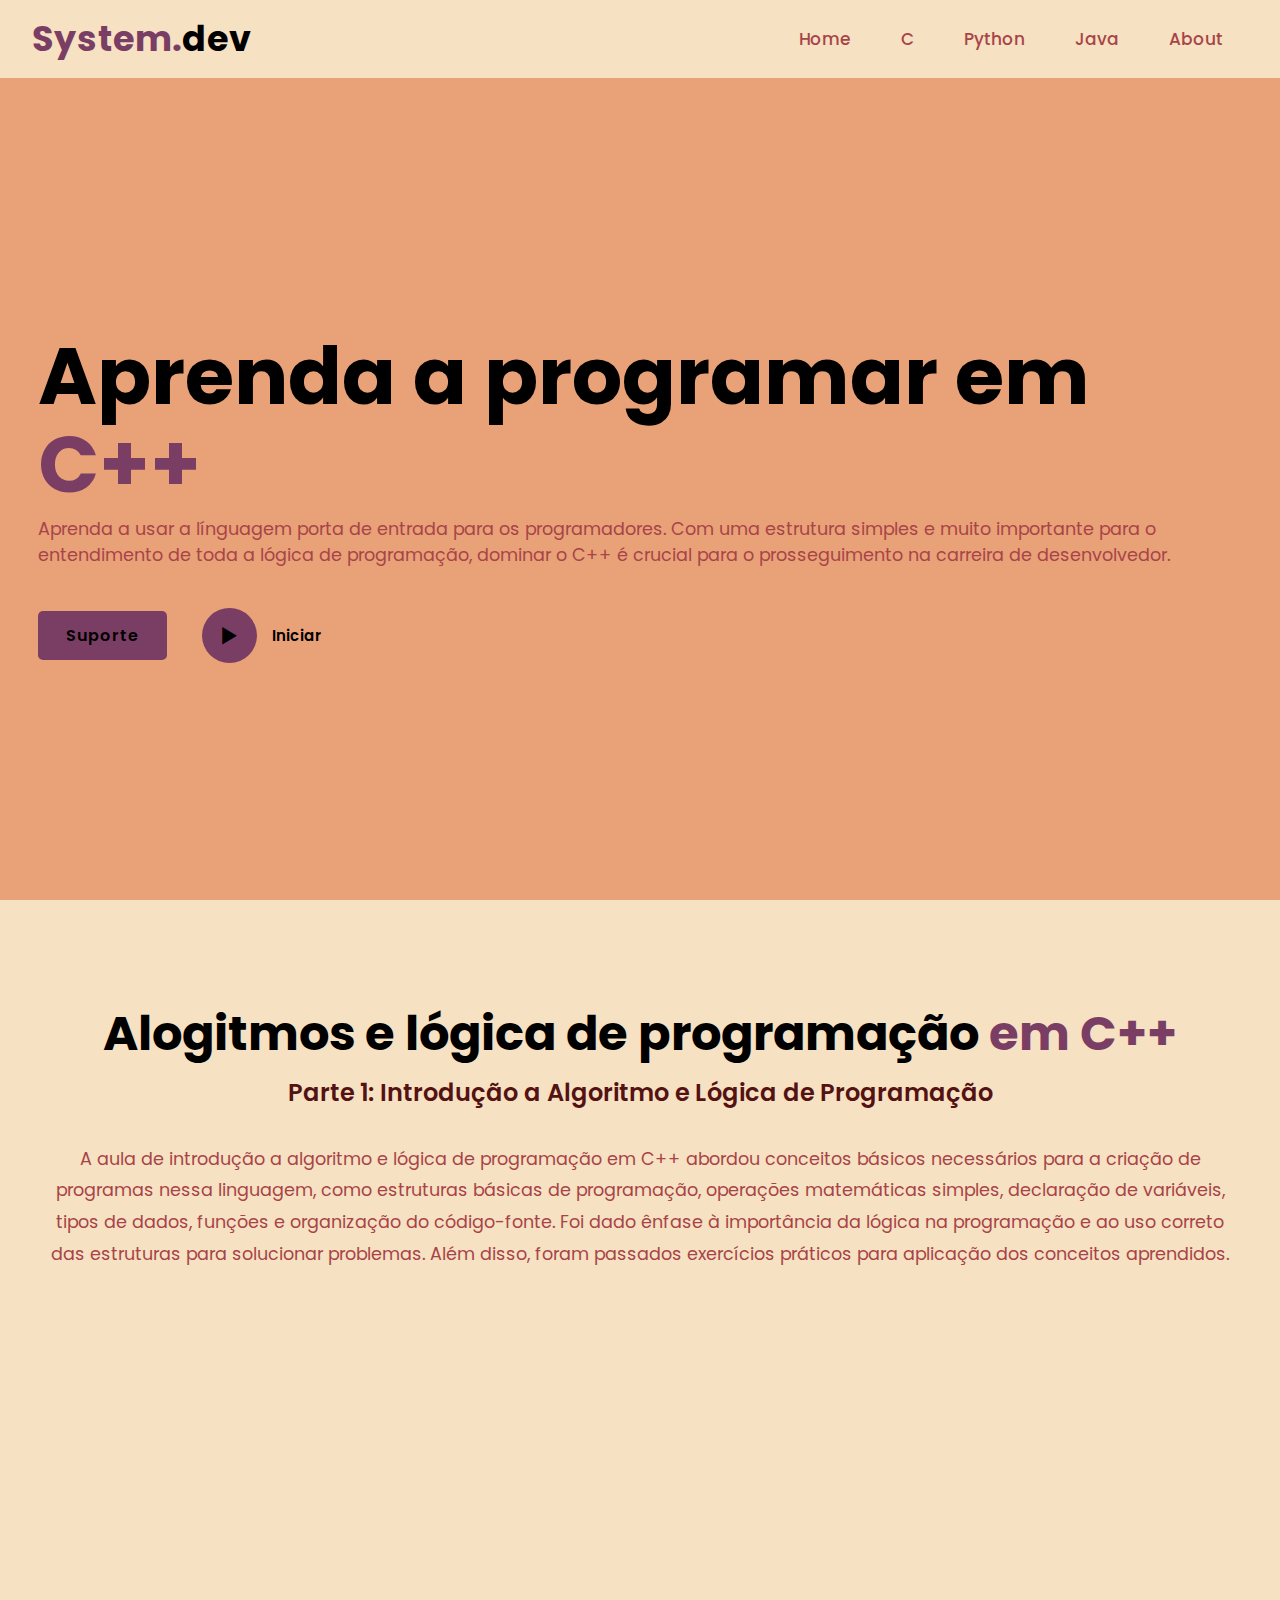
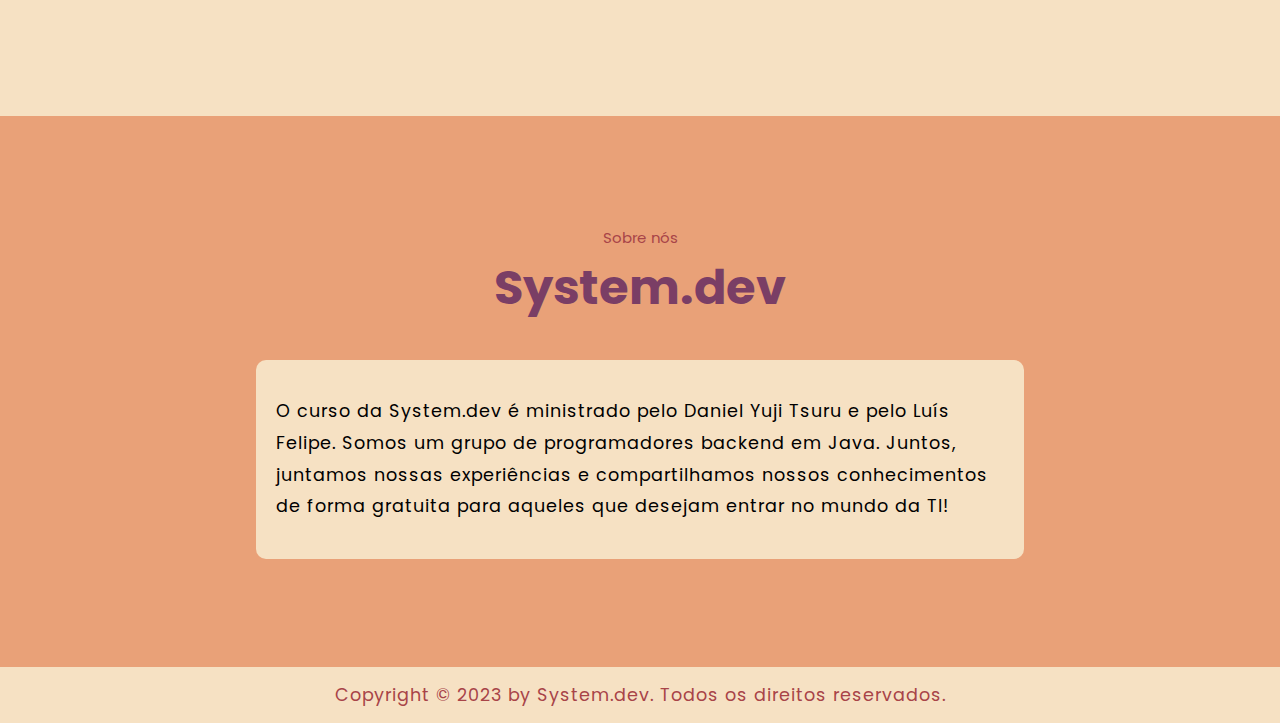
==== c.html @ 6acf7ac8 "Add files via upload" ====
<!DOCTYPE html>
<html lang="pt-br">

<head>
    <meta charset="UTF-8">
    <meta http-equiv="X-UA-Compatible" content="IE=edge">
    <meta name="viewport" content="width=device-width, initial-scale=1.0">
    <title>System.dev</title>
    <link rel="stylesheet" type="text/css" href="css/style.css">
    <link rel="stylesheet" href="https://unpkg.com/boxicons@latest/css/boxicons.min.css">
    <link rel="preconnect" href="https://fonts.googleapis.com">
    <link rel="preconnect" href="https://fonts.gstatic.com" crossorigin>
    <link href="https://fonts.googleapis.com/css2?family=Poppins:wght@300;400;500;600;700;800;900&display=swap"
        rel="stylesheet">
    <link rel="shortcut icon" href="favicon/favicon.ico" type="image/x-icon">
</head>

<body>

    <!--header design-->
    <header style="background-color: #F6E1C3">
        <a  href="#" class="logo"><span>System.</span>dev</a>

        <ul class="navlist">
            <li><a href="index.html">Home</a></li>
            <li><a href="#C">C</a></li>
            <li><a href="python.html">Python</a></li>
            <li><a href="java.html">Java</a></li>
            <li><a href="#about">About</a></li>
        </ul>

        <div class="bx bx-menu" id="menu-icon"></div>
    </header>

    <!--home section design-->
    <section class="home" id="home" style="background-color: #E9A178;">
        <div class="home-text">
            <div class="slide">
                <!-- <span class="one">Olá!</span> -->
                <span class="two"></span>
            </div>
            <h1>Aprenda a programar em <span>C++</span></h1>
            <!-- <h3>Curso gratuito de <span> C++</span></h3> -->
            <p>Aprenda a usar a línguagem porta de entrada para os programadores. Com uma estrutura simples e muito importante para o entendimento de toda a lógica de programação, dominar o C++ é crucial para o prosseguimento na carreira de desenvolvedor.</p>
            <div class="button">
                <a href="https://discord.gg/9UD873xsKy" target="_blank" class="btn">Suporte</a>
                <a href="#C" class="btn2"><span><i class="bx bx-play"></i></span>Iniciar</a>
            </div>
        </div>
    </section>



    

    <!-- C++ -->

    <!--C Parte 1-->
    <section class="about" id="C">
        <div class="about-text">
            <h2>Alogitmos e lógica de programação<span> em C++</span></h2>
            <h4 style="color: #541212;">Parte 1: Introdução a Algoritmo e Lógica de Programação</h4>
            <p>A aula de introdução a algoritmo e lógica de programação em C++ abordou conceitos básicos necessários para a criação de programas nessa linguagem, como estruturas básicas de programação, operações matemáticas simples, declaração de variáveis, tipos de dados, funções e organização do código-fonte. Foi dado ênfase à importância da lógica na programação e ao uso correto das estruturas para solucionar problemas. Além disso, foram passados exercícios práticos para aplicação dos conceitos aprendidos.</p>
            <iframe class="institucional__video" width="560" height="315" src="https://www.youtube.com/embed/Cliekzki6S8" title="YouTube video player" frameborder="0" allow="accelerometer; autoplay; clipboard-write; encrypted-media; gyroscope; picture-in-picture; web-share" allowfullscreen></iframe>
        </div>
    </section>

    <!-- C parte 2 -->
    <!-- <section class="services">
        <div class="about-text">
            <h2>Alogitmos e lógica de programação<span> em C++</span></h2>
            <h4 style="color: #541212;">Parte 2: Variáveis</h4>
            <p>As variáveis em C são elementos fundamentais para a criação de programas nesta linguagem, pois são utilizadas para armazenar dados e informações. São definidas com um tipo, que determina o tamanho em bytes na memória e o conjunto de valores que a variável pode assumir. Além disso, é necessário declarar a variável antes de utilizá-la, especificando o seu tipo e o seu nome. As variáveis podem ser inicializadas com um valor ou receber um valor posteriormente, através de atribuição. Em resumo, as variáveis em C são essenciais para o funcionamento de programas, permitindo a manipulação de dados e informações de forma organizada e eficiente.</p>
            <iframe class="institucional__video" width="560" height="315" src="https://www.youtube.com/embed/qTaTajoO0jM" title="YouTube video player" frameborder="0" allow="accelerometer; autoplay; clipboard-write; encrypted-media; gyroscope; picture-in-picture; web-share" allowfullscreen></iframe>
        </div>
    </section> -->

    <!--C Parte 3-->
    <!-- <section class="about" id="C">
        <div class="about-text">
            <h2>Alogitmos e lógica de programação<span> em C++</span></h2>
            <h4 style="color: #541212;">Parte 3: Media</h4>
            <p>A aula de introdução a algoritmo e lógica de programação em C++ abordou conceitos básicos necessários para a criação de programas nessa linguagem, como estruturas básicas de programação, operações matemáticas simples, declaração de variáveis, tipos de dados, funções e organização do código-fonte. Foi dado ênfase à importância da lógica na programação e ao uso correto das estruturas para solucionar problemas. Além disso, foram passados exercícios práticos para aplicação dos conceitos aprendidos.</p>
            <iframe class="institucional__video" width="560" height="315" src="https://www.youtube.com/embed/qTaTajoO0jM" title="YouTube video player" frameborder="0" allow="accelerometer; autoplay; clipboard-write; encrypted-media; gyroscope; picture-in-picture; web-share" allowfullscreen></iframe>
        </div>
    </section> -->

    <!-- C parte 4 -->
    <!-- <section class="services">
        <div class="about-text">
            <h2>Alogitmos e lógica de programação<span> em C++</span></h2>
            <h4 style="color: #541212;">Parte 4: Fluxograma</h4>
            <p>As variáveis em C são elementos fundamentais para a criação de programas nesta linguagem, pois são utilizadas para armazenar dados e informações. São definidas com um tipo, que determina o tamanho em bytes na memória e o conjunto de valores que a variável pode assumir. Além disso, é necessário declarar a variável antes de utilizá-la, especificando o seu tipo e o seu nome. As variáveis podem ser inicializadas com um valor ou receber um valor posteriormente, através de atribuição. Em resumo, as variáveis em C são essenciais para o funcionamento de programas, permitindo a manipulação de dados e informações de forma organizada e eficiente.</p>
            <iframe class="institucional__video" width="560" height="315" src="https://www.youtube.com/embed/qTaTajoO0jM" title="YouTube video player" frameborder="0" allow="accelerometer; autoplay; clipboard-write; encrypted-media; gyroscope; picture-in-picture; web-share" allowfullscreen></iframe>
        </div>
    </section> -->





    

    

    <!--experience section design-->
    <section class="experience" id="about">
        <div class="main-text">
            <p>Sobre nós</p>
            <span><h2>System.</span>dev</h2>
        </div>

        <div class="timeline">
            <div class="container">
                
                <div class="text-box">
                    <!-- <h5>Grupo 04 - Cangaço</h5>
                    <small>13/03 - <span>2023</span></small> -->
                    <p>O curso da System.dev é ministrado pelo Daniel Yuji Tsuru e pelo Luís Felipe. Somos um grupo de programadores backend em Java. Juntos, juntamos nossas experiências e compartilhamos nossos conhecimentos de forma gratuita para aqueles que desejam entrar no mundo da TI!</p>
                </div>
            </div>


    </section>

    <!--end section design-->
    <section class="end">
        <div class="last-text">
            <p>Copyright &#169; 2023 by System.dev. Todos os direitos reservados.</p>
        </div>
    </section>

    <div id="top">
        <a href="#home"><i class="bx bx-up-arrow-alt "></i></a>
    </div>
    
    <!--custom js link-->
    <script type="text/javascript" src="js/script.js"></script>
</body>

</html>
---- css/style.css ----
*{
    padding: 0;
    margin: 0;
    box-sizing: border-box;
    font-family: 'Poppins', sans-serif;
    text-decoration: none;
    list-style: none;
    scroll-behavior: smooth;
}

:root{
    --bg-color:  #F6E1C3;
    --second-bg-color: #E9A178;
    --text-color: #000;
    --second-color: #A84448;
    --main-color: #7A3E65;
    --big-font: 5rem;
    --h2-font: 3rem;
    --p-font: 1.1rem;
    --p-small-font: 0.9rem;
}



body::-webkit-scrollbar {
	width: 12px;
}

body::-webkit-scrollbar-thumb {
	border-radius: 10px;
	background-color: var(--main-color);
}

body{
    background: var(--bg-color);
    color: var(--text-color);
}

header{
    position: fixed;
    width: 100%;
    top: 0;
    right: 0;
    z-index: 1000;
    display: flex;
    align-items: center;
    justify-content: space-between;
    background: transparent;
    padding: 22px 15%;
    border-bottom: 1px solid transparent;
    transition: all .45s ease; 
}

.logo{
    color: var(--text-color);
    font-size: 35px;
    font-weight: 700;
    letter-spacing: 1px;
}

span{
    color: var(--main-color);
}

.navlist{
    display: flex;
}

.navlist a{
    color: var(--second-color);
    font-size: 17px;
    font-weight: 500;
    margin: 0 25px;
    transition: all .45s ease;
}

.navlist a:hover{
    color: var(--main-color);
}

.navlist a.active{
    color: var(--main-color);
}

#menu-icon{
    font-size: 35px;
    color: var(--text-color);
    z-index: 10001;
    cursor: pointer;
    margin-left: 25px;
    display: none;
}

section{
    padding: 160px 15% 120px;
}

.home{
    position: relative;
    height: 100vh;
    width: 100%;
    background-image: url(../img/background.jpg);
    background-size: cover;
    background-position: center;
    display: flex;
    align-items: center;
    justify-content: flex-start;
}

.slide{
    margin-bottom: 20px;
}

.one{
    display: inline-block;
    margin-right: 15px;
    height: 32px;
    padding: 0 15px;
    line-height: 32px;
    font-size: 20px;
    font-weight: 500;
    border-radius: 5px;
    background: var(--main-color);
    color: var(--text-color);
}

.two{
    display: inline-block;
    color: var(--second-color);
    font-size: 20px;
    font-weight: 500;
}

.home-text h1{
    font-size: var(--big-font);
    font-weight: 700;
    color: var(--text-color);
    line-height: 1.1;
    margin: 0 0 8px;
}

.home-text h3{
    color: var(--text-color);
    margin: 0 0 35px;
    font-size: 3rem;
    font-weight: 700;
    line-height: 1.3;
}

.home-text p{
    color: var(--second-color);
    font-size: var(--p-font);
    margin-bottom: 40px;
}

.button{
    display: inline-flex;
    align-items: center;
    justify-content: center;
}

.btn{
    display: inline-block;
    padding: 12px 28px;
    background-color: var(--main-color);
    border-radius: 5px;
    color: var(--text-color);
    font-size: 1rem;
    letter-spacing: 1px;
    font-weight: 600;
    transition: all .45s ease;
}

.btn:hover{
    transform: scale(0.9);
}

.btn2{
    display: inline-flex;
    align-items: center;
    justify-content: center;
    font-size: 15px;
    font-weight: 600;
    color: var(--text-color);
    margin-left: 35px;
}

.btn2 span i{
    height: 55px;
    width: 55px;
    background: var(--main-color);
    color: var(--text-color);
    display: flex;
    align-items: center;
    justify-content: center;
    font-size: 35px;
    border-radius: 50%;
    margin-right: 15px;
    transition: all .45s ease;
}

.btn2 span i:hover{
    transform: scale(0.9);
}

.socials{
    display: flex;
    align-items: center;
    justify-content: left;
}

.btn-socials{
    display: inline-flex;
    align-items: center;
    justify-content: center;
    font-size: 15px;
    font-weight: 600;
    color: var(--text-color);
    margin-right: 15px;
}

.btn-socials:nth-child(3){
    margin-right: 0px;
}

.btn-socials span i{
    height: 55px;
    width: 55px;
    background: var(--main-color);
    color: var(--text-color);
    display: flex;
    align-items: center;
    justify-content: center;
    font-size: 35px;
    border-radius: 50%;
    transition: all .45s ease;
}

.btn-socials span i:hover{
    transform: scale(0.9);
}

header.sticky{
    background: var(--bg-color);
    border-bottom: 1px solid #ffffff1a;
    padding: 12px 15%;
    height: 10vh;
}

.about{
    
    
    align-items: center;
    gap: 1.5rem;
}

.about-img img{
    max-width: 430px;
    height: 630px;
    width: 100%;
    border-radius: 10px;
    box-shadow: var(--main-color) 0px 2px 5px -1px, rgba(0, 0, 0, 0.3) 0px 1px 3px -1px;
}

.about-text h2 {
    font-size: var(--h2-font);
    line-height: 1;
    align-items: center;
}

.about-text h4 {
    font-size: 24px;
    font-weight: 600;
    color: var(--text-color);
    line-height: 1.7;
    margin: 15px 0 30px;
    align-items: center;
}

.about-text p {
    font-size: var(--p-font);
    color: var(--second-color);
    line-height: 1.8;
    margin-bottom: 4rem;
    align-items: center;
}

.services{
    background: var(--second-bg-color);
}

.main-text{
    text-align: center;
}

.main-text p{
    color: var(--second-color);
    font-size: 15px;
    margin-bottom: 15px;
}

.main-text h2{
    font-size: var(--h2-font);
    line-height: 1;
}

.services-content{
    display: grid;
    grid-template-columns: repeat(auto-fit, minmax(300px, auto));
    align-items: center;
    gap: 2.5rem;
    margin-top: 5rem;
}

.box{
    display: flex;
    flex-direction: column;
    align-items: center;
    justify-content: center;
    min-width: 300px;
    max-height: 300px;
    min-height: 200px;
    text-align: center;
    background: var(--bg-color);
    padding: 35px 45px;
    border-radius: 8px;
    transition: all .45s ease;
}

.s-icons i{
    font-size: 36px;
}

.box h3{
    font-size: 22px;
    font-weight: 600;
    color: var(--text-color);
}

.box:hover{
    transform: translateY(-8px);
}

.portfolio-content{
    display: grid;
    grid-template-columns: repeat(auto-fit, minmax(300px, auto));
    align-items: center;
    gap: 2.5rem;
    margin-top: 5rem;
}

.row{
    position: relative;
    overflow: hidden;
    border-radius: 10px;
    cursor: pointer;
}

.row img{
    max-width: 350px;
    min-width: 100%;
    min-height: 375px;
    max-height: 375px;
    border-radius: 10px;
    display: block;
    transition: transform 0.5s;
}

.layer{
    width: 100%;
    height: 0%;
    background: linear-gradient(rgba(0, 0, 0, 0.9), var(--main-color));
    position: absolute;
    border-radius: 10px;
    left: 0;
    bottom: 0;
    overflow: hidden;
    display: flex;
    align-items: center;
    justify-content: center;
    flex-direction: column;
    text-align: center;
    padding: 0 40px;
    transition: height 0.5s;
}

.layer h5{
    font-size: 20px;
    font-weight: 600;
    margin-bottom: 15px;
}

.layer p{
    color: var(--second-color);
    font-size: var(--p-small-font);
    line-height: 1.8;
}

.layer i{
    color: var(--main-color);
    margin-top: 20px;
    font-size: 20px;
    background: var(--text-color);
    width: 60px;
    height: 60px;
    display: flex;
    align-items: center;
    justify-content: center;
    border-radius: 50%;
}

.row:hover img{
    transform: scale(1.1);
}

.row .layer{
    height: 100%;
}

.end{
    letter-spacing: 1px;
    text-align: center;
    padding: 20px 15%;
    display: flex;
    align-items: center;
    justify-content: center;
    flex-direction: column;
    gap: 2rem;
    background-color: var(--bg-color);
}

.last-text p{
    color: var(--second-color);
    font-size: var(--p-font)
}

#top{
    position: fixed;
    bottom: 0;
    padding: auto;
    margin: 5rem;
}

#top.hide-top{
    display: none;
}

#top.show-top{
    display: block;
}

#top i{
    padding: 10px;
    border-radius: 8px;
    font-size: 28px;
    color: var(--text-color);
    background: var(--main-color);
}

.experience{
    background-color: var(--second-bg-color);
}

.timeline{
    display: flex;
    flex-direction: column;
    align-items: center;
}

.container{
    display: flex;
    justify-content: space-between;
    align-items: center;
    margin: 3rem 0;
}

.container:nth-child(2){
    display: flex;
    align-items: center;
    justify-content: space-between;
    flex-direction: row-reverse;
}

.container img{
    background-color: var(--second-color);
    width: 120px;
    height: 120px;
    border-radius: 50%;
    top: 32px;
    margin: 2rem;
}

.text-box{
    padding: 20px 20px;
    background: var(--bg-color);
    border-radius: 10px;
    color: var(--text-color);
    width: 60vw;
}

.text-box h5{
    font-size: 20px;
    font-weight: 600;
    margin-bottom: 15px;
}

.text-box small{
    font-size: 14px;
    font-weight: 800;
}

.text-box p{
    letter-spacing: 1px;
    line-height: 1.8;
    font-size: var(--p-font);
    margin: 1rem 0;
}

@media (max-width: 1480px){
    header{
        padding: 12px 2.5%;
        transition: .1s;
    }

    header.sticky{
        padding: 10px 2.5%;
        transition: .1s;
    }

    section{
        padding: 110px 3% 60px;
    }
    .end{
        padding: 15px 3%;
    }
}

@media (max-width: 1100px){
    :root{
        --big-font: 4rem;
        --h2-font: 2rem;
        --p-font: 0.9rem;
        transition: .1s;
    }

    .home-text h3{
        font-size: 1.6rem;
    }

    .home{
        height: 87vh;
    }

    .about-text h4{
        font-size: var(--p-small-font)
    }
}



    .about{
        grid-template-columns: 1fr;   
    }

    .about-img{
        display: none;
    }

    .about-text{
        text-align: center;
    }


@media (max-width: 800px){

    #menu-icon{
        display: block;
    }

    .navlist{
        position: absolute;
        top: -1000px;
        right: 0;
        left: 0;
        height: 90vh;
        display: flex;
        flex-direction: column;
        background: var(--bg-color);
        text-align: center;
        justify-content: center;
        transition: all .45s ease;
    }

    .navlist a{
        display: block;
        margin: 17px;
        font-size: 20px;
        transition: all .45s ease;
        color: var(--text-color);
    }

    .navlist a:hover{
        color: var(--main-color);
    }

    .navlist.open{
        top: 100%
    }

    .home{
        position: relative;
        height: 87vh;
        width: 100%;
        background-image: url(../img/background.jpg);
        background-size: cover;
        background-position: center;
        display: flex;
        align-items: center;
        justify-content: center;
        text-align: center;
    }

    .btn{
        font-size: 0.7rem;
    }

    .socials{
        display: flex;
        align-items: center;
        justify-content: space-around;
        padding: 0;
        margin:0;
    }

    .text-box{
        width: 100%;
    }

    .container img{
        display: none;
    }

    .home{
        height: 100vh;
    }

    #top{
        position: fixed;
        bottom: 0;
        padding: auto;
        margin: 0 0 5em 1rem;
    }
}




.institucional__video {
    width: 100vw;
}

@media screen and (min-width: 768px) {
    .institucional__contato-email {
        display: inline-block;
    }

    .institucional__video {
        width: 100%;
        align-items: center;
        
    }
}

@media screen and (min-width: 1024px) {
    .institucional__conteudo {
        width: 100%;

        display: flex;
        justify-content: space-between;

        text-align: center;
    }

    .institucional__video {
        align-self: flex-end;
        
        width: 700px;
    }

    .institucional__contato-email {
        display: block;
    }
}
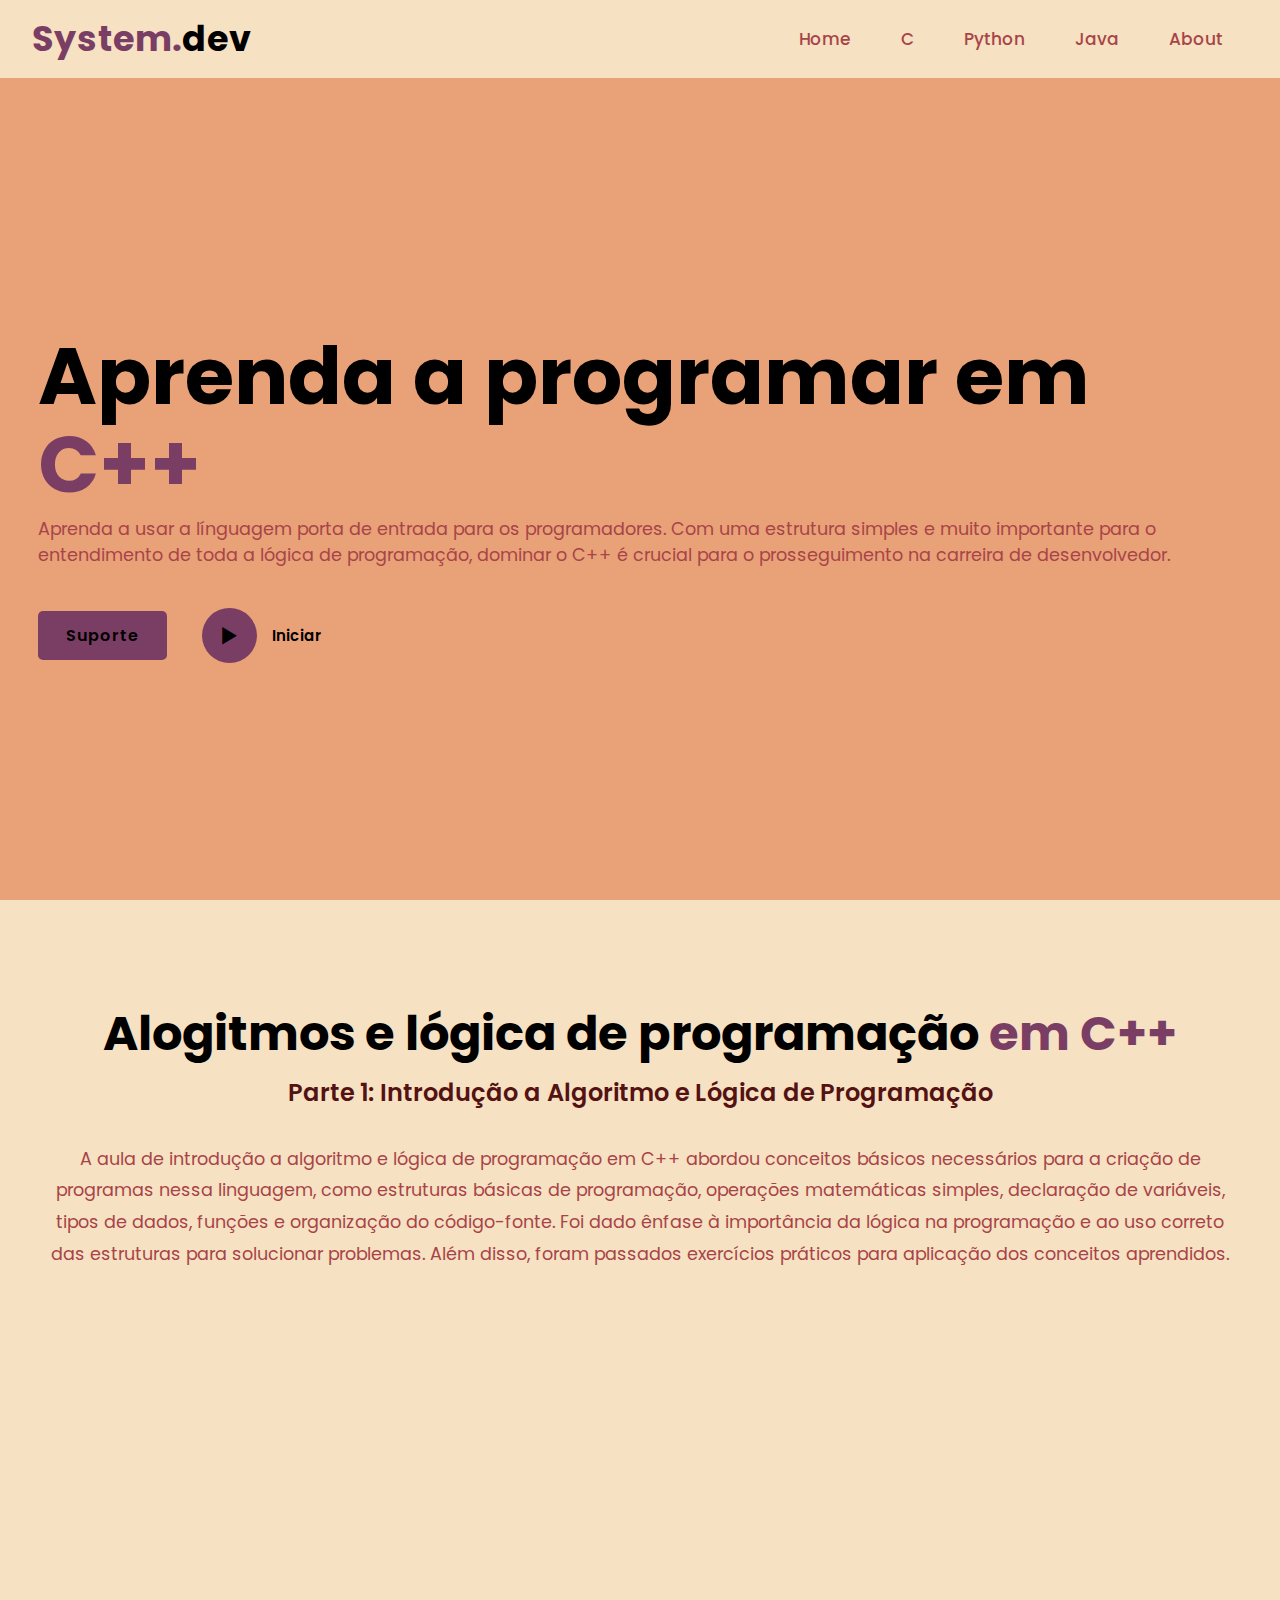
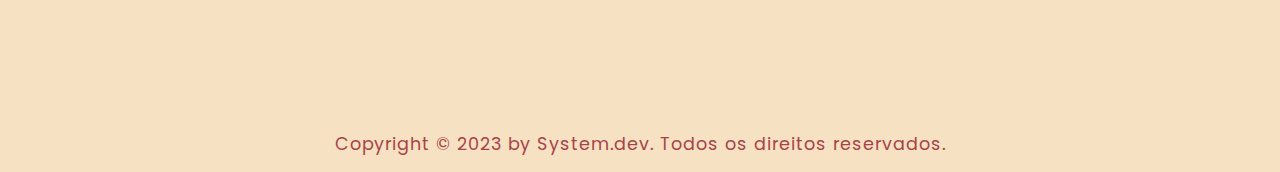
==== commit 07121b82: "Update c.html" ====
--- a/c.html
+++ b/c.html
@@ -103,25 +103,7 @@
 
     
 
-    <!--experience section design-->
-    <section class="experience" id="about">
-        <div class="main-text">
-            <p>Sobre nós</p>
-            <span><h2>System.</span>dev</h2>
-        </div>
-
-        <div class="timeline">
-            <div class="container">
-                
-                <div class="text-box">
-                    <!-- <h5>Grupo 04 - Cangaço</h5>
-                    <small>13/03 - <span>2023</span></small> -->
-                    <p>O curso da System.dev é ministrado pelo Daniel Yuji Tsuru e pelo Luís Felipe. Somos um grupo de programadores backend em Java. Juntos, juntamos nossas experiências e compartilhamos nossos conhecimentos de forma gratuita para aqueles que desejam entrar no mundo da TI!</p>
-                </div>
-            </div>
-
-
-    </section>
+    
 
     <!--end section design-->
     <section class="end">
@@ -138,4 +120,4 @@
     <script type="text/javascript" src="js/script.js"></script>
 </body>
 
-</html>+</html>
--- a/css/style.css
+++ b/css/style.css
@@ -656,7 +656,7 @@
 
 
 .institucional__video {
-    width: 100vw;
+    width: 90vw;
 }
 
 @media screen and (min-width: 768px) {
@@ -690,4 +690,4 @@
     .institucional__contato-email {
         display: block;
     }
-}+}
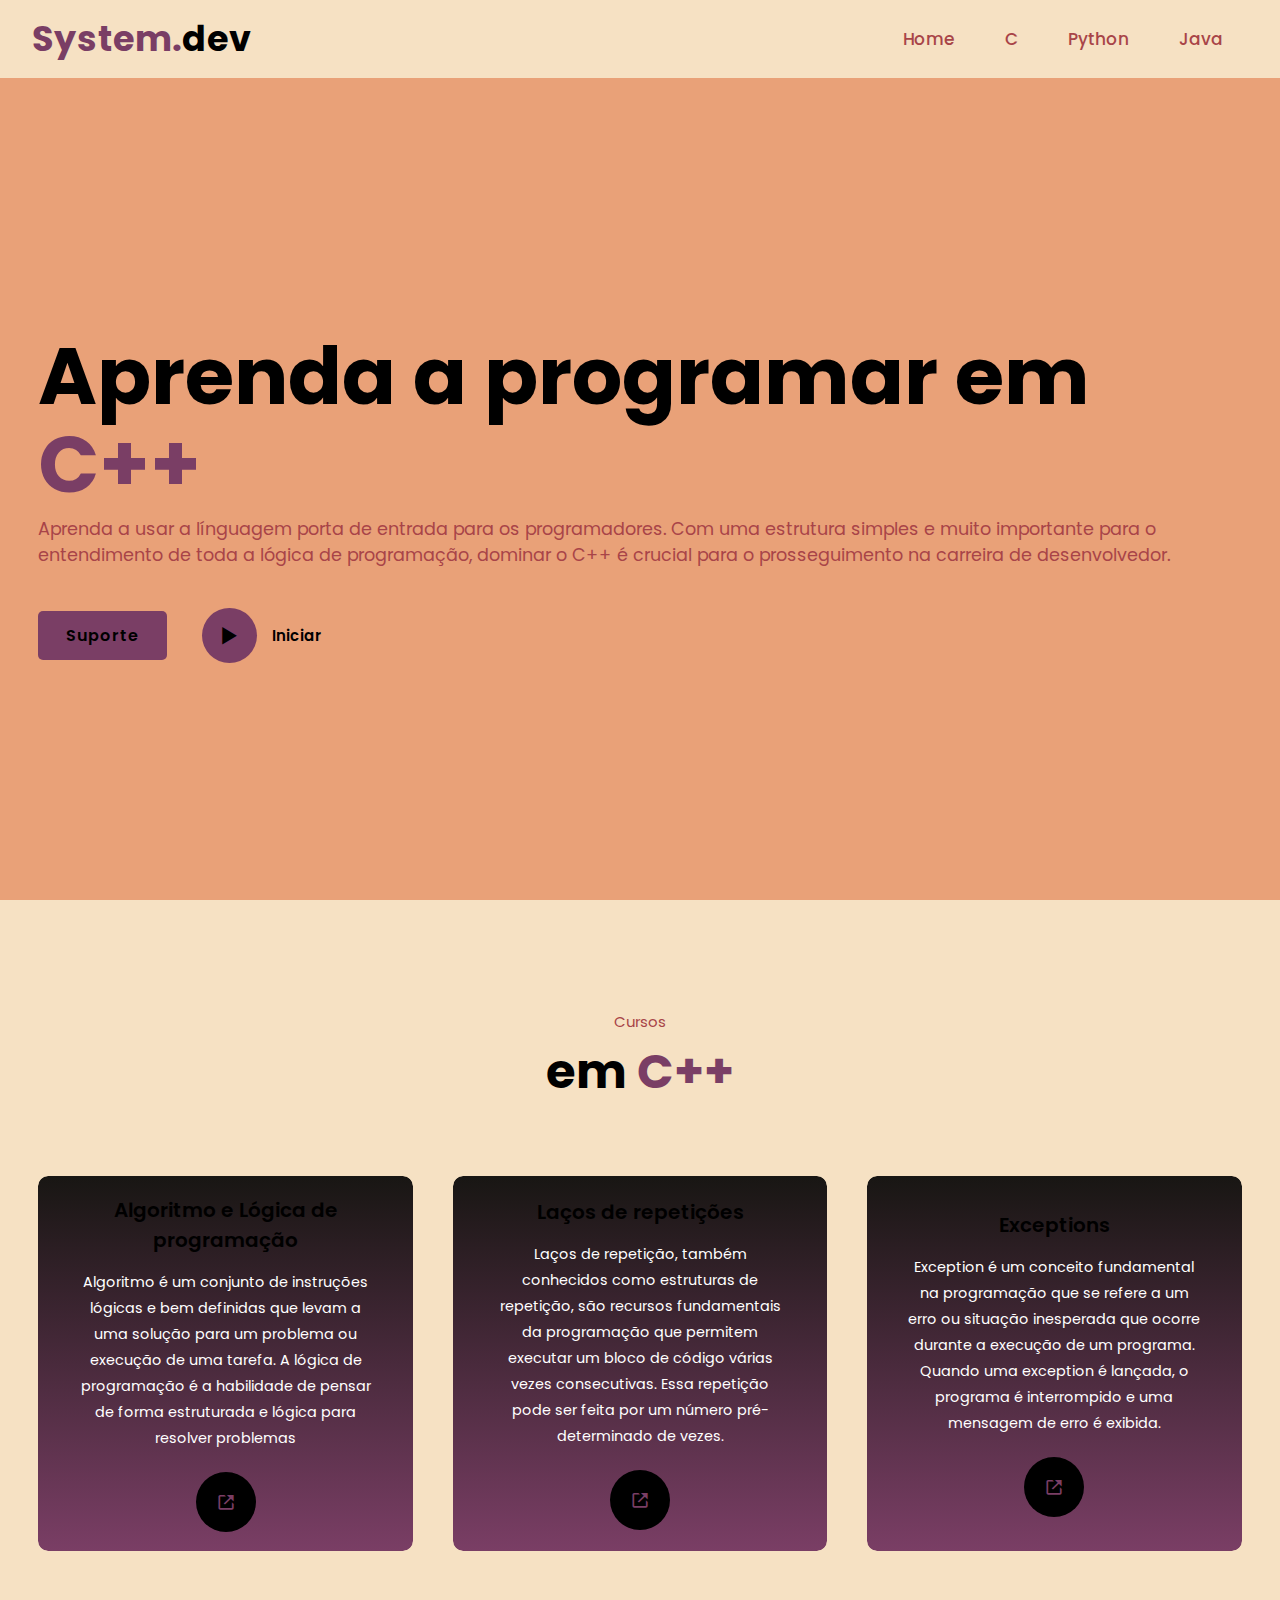
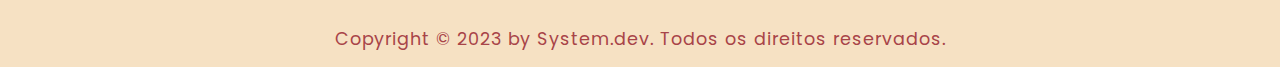
==== commit c6a4add7: "Update c.html" ====
--- a/c.html
+++ b/c.html
@@ -26,7 +26,6 @@
             <li><a href="#C">C</a></li>
             <li><a href="python.html">Python</a></li>
             <li><a href="java.html">Java</a></li>
-            <li><a href="#about">About</a></li>
         </ul>
 
         <div class="bx bx-menu" id="menu-icon"></div>
@@ -44,7 +43,7 @@
             <p>Aprenda a usar a línguagem porta de entrada para os programadores. Com uma estrutura simples e muito importante para o entendimento de toda a lógica de programação, dominar o C++ é crucial para o prosseguimento na carreira de desenvolvedor.</p>
             <div class="button">
                 <a href="https://discord.gg/9UD873xsKy" target="_blank" class="btn">Suporte</a>
-                <a href="#C" class="btn2"><span><i class="bx bx-play"></i></span>Iniciar</a>
+                <a href="#cursos" class="btn2"><span><i class="bx bx-play"></i></span>Iniciar</a>
             </div>
         </div>
     </section>
@@ -56,14 +55,85 @@
     <!-- C++ -->
 
     <!--C Parte 1-->
-    <section class="about" id="C">
-        <div class="about-text">
-            <h2>Alogitmos e lógica de programação<span> em C++</span></h2>
-            <h4 style="color: #541212;">Parte 1: Introdução a Algoritmo e Lógica de Programação</h4>
-            <p>A aula de introdução a algoritmo e lógica de programação em C++ abordou conceitos básicos necessários para a criação de programas nessa linguagem, como estruturas básicas de programação, operações matemáticas simples, declaração de variáveis, tipos de dados, funções e organização do código-fonte. Foi dado ênfase à importância da lógica na programação e ao uso correto das estruturas para solucionar problemas. Além disso, foram passados exercícios práticos para aplicação dos conceitos aprendidos.</p>
-            <iframe class="institucional__video" width="560" height="315" src="https://www.youtube.com/embed/Cliekzki6S8" title="YouTube video player" frameborder="0" allow="accelerometer; autoplay; clipboard-write; encrypted-media; gyroscope; picture-in-picture; web-share" allowfullscreen></iframe>
+    <!--portfolio section design-->
+    <section class="portfolio" id="cursos">
+        <div class="main-text">
+            <p>Cursos</p>
+            <h2>em <span> C++</span></h2>
         </div>
-    </section>
+
+        <div class="portfolio-content">
+
+            <div class="row">
+                <img src="">
+                <div class="layer">
+                    <h5>Algoritmo e Lógica de programação</h5>
+                    <p style="color: white;">Algoritmo é um conjunto de instruções lógicas e bem definidas que levam a uma solução para um problema ou execução de uma tarefa. A lógica de programação é a habilidade de pensar de forma estruturada e lógica para resolver problemas</p>
+                    <a href="logicaemc.html" target="_blank"><i class="bx bx-link-external"></i></a>
+                </div>
+            </div>
+
+            <div class="row">
+                <img src="">
+                <div class="layer">
+                    <h5>Laços de repetições</h5>
+                    <p style="color: white;">Laços de repetição, também conhecidos como estruturas de repetição, são recursos fundamentais da programação que permitem executar um bloco de código várias vezes consecutivas. Essa repetição pode ser feita por um número pré-determinado de vezes.</p>
+                    <a href="lacorepc.html" target="_blank"><i class="bx bx-link-external"></i></a>
+                </div>
+            </div>
+
+            <div class="row">
+                <img src="">
+                <div class="layer">
+                    <h5>Exceptions</h5>
+                    <p style="color: white;">Exception é um conceito fundamental na programação que se refere a um erro ou situação inesperada que ocorre durante a execução de um programa. Quando uma exception é lançada, o programa é interrompido e uma mensagem de erro é exibida.</p>
+                    <a href="exceptionc.html" target="_blank"><i class="bx bx-link-external"></i></a>
+                </div>
+            </div>
+
+            <!-- <div class="row">
+                <img src="img/portfolio5.png">
+                <div class="layer">
+                    <h5>Dockerizing an Application</h5>
+                    <p>Short video preview, showing how to Dockerize a Spring Boot application from a Dockerfile.</p>
+                    <a href="https://www.linkedin.com/posts/vitor-souzaa_java-springboot-docker-activity-6986678961388838912-YJk5?utm_source=share&utm_medium=member_desktop" target="_blank"><i class="bx bx-link-external"></i></a>
+                </div>
+            </div>
+            <div class="row">
+                <img src="img/portfolio4.png">
+                <div class="layer">
+                    <h5>Open Feign</h5>
+                    <p>Short video preview, showing how to use @FeignClient from OpenFeign library, to consume external API's.</p>
+                    <a href="https://www.linkedin.com/posts/vitor-souzaa_java-springboot-springcloud-activity-7021856682569838592-73Vg?utm_source=share&utm_medium=member_desktop" target="_blank"><i class="bx bx-link-external"></i></a>
+                </div>
+            </div>
+            <div class="row">
+                <img src="img/portfolio3.png">
+                <div class="layer">
+                    <h5>Deploying to AWS</h5>
+                    <p>Short video preview, showing how to deploy an Spring Boot Application in AWS using EC2, RDS and S3</p>
+                    <a href="https://www.linkedin.com/posts/vitor-souzaa_aws-java-springboot-activity-6999361721672847361-ZZhj?utm_source=share&utm_medium=member_desktop" target="_blank"><i class="bx bx-link-external"></i></a>
+                </div>
+            </div>
+            <div class="row">
+                <img src="img/portfolio2.png">
+                <div class="layer">
+                    <h5>Delivery MED (Deploy Off)</h5>
+                    <p>Frontend: HTML, CSS, JS and Bootstrap</p>
+                    <p>Backend: Spring Boot, Spring MVC, Spring Data, Spring Security</p>
+                    <a href="https://github.com/vsouzx/delivery-app" target="_blank"><i class="bx bx-link-external"></i></a>
+                </div>
+            </div>
+            <div class="row">
+                <img src="img/portfolio1.jpeg">
+                <div class="layer">
+                    <h5>Games API (Deploy Off)</h5>
+                    <p>Developed with Spring Boot, MVC, Security and Data Jpa. Contains JWT Authentication and Swagger documentation</p>
+                    <a href="https://github.com/vsouzx/api-rest-JWT-auth" target="_blank"><i class="bx bx-link-external"></i></a>
+                </div>
+            </div>
+        </div> -->
+    </section> 
 
     <!-- C parte 2 -->
     <!-- <section class="services">
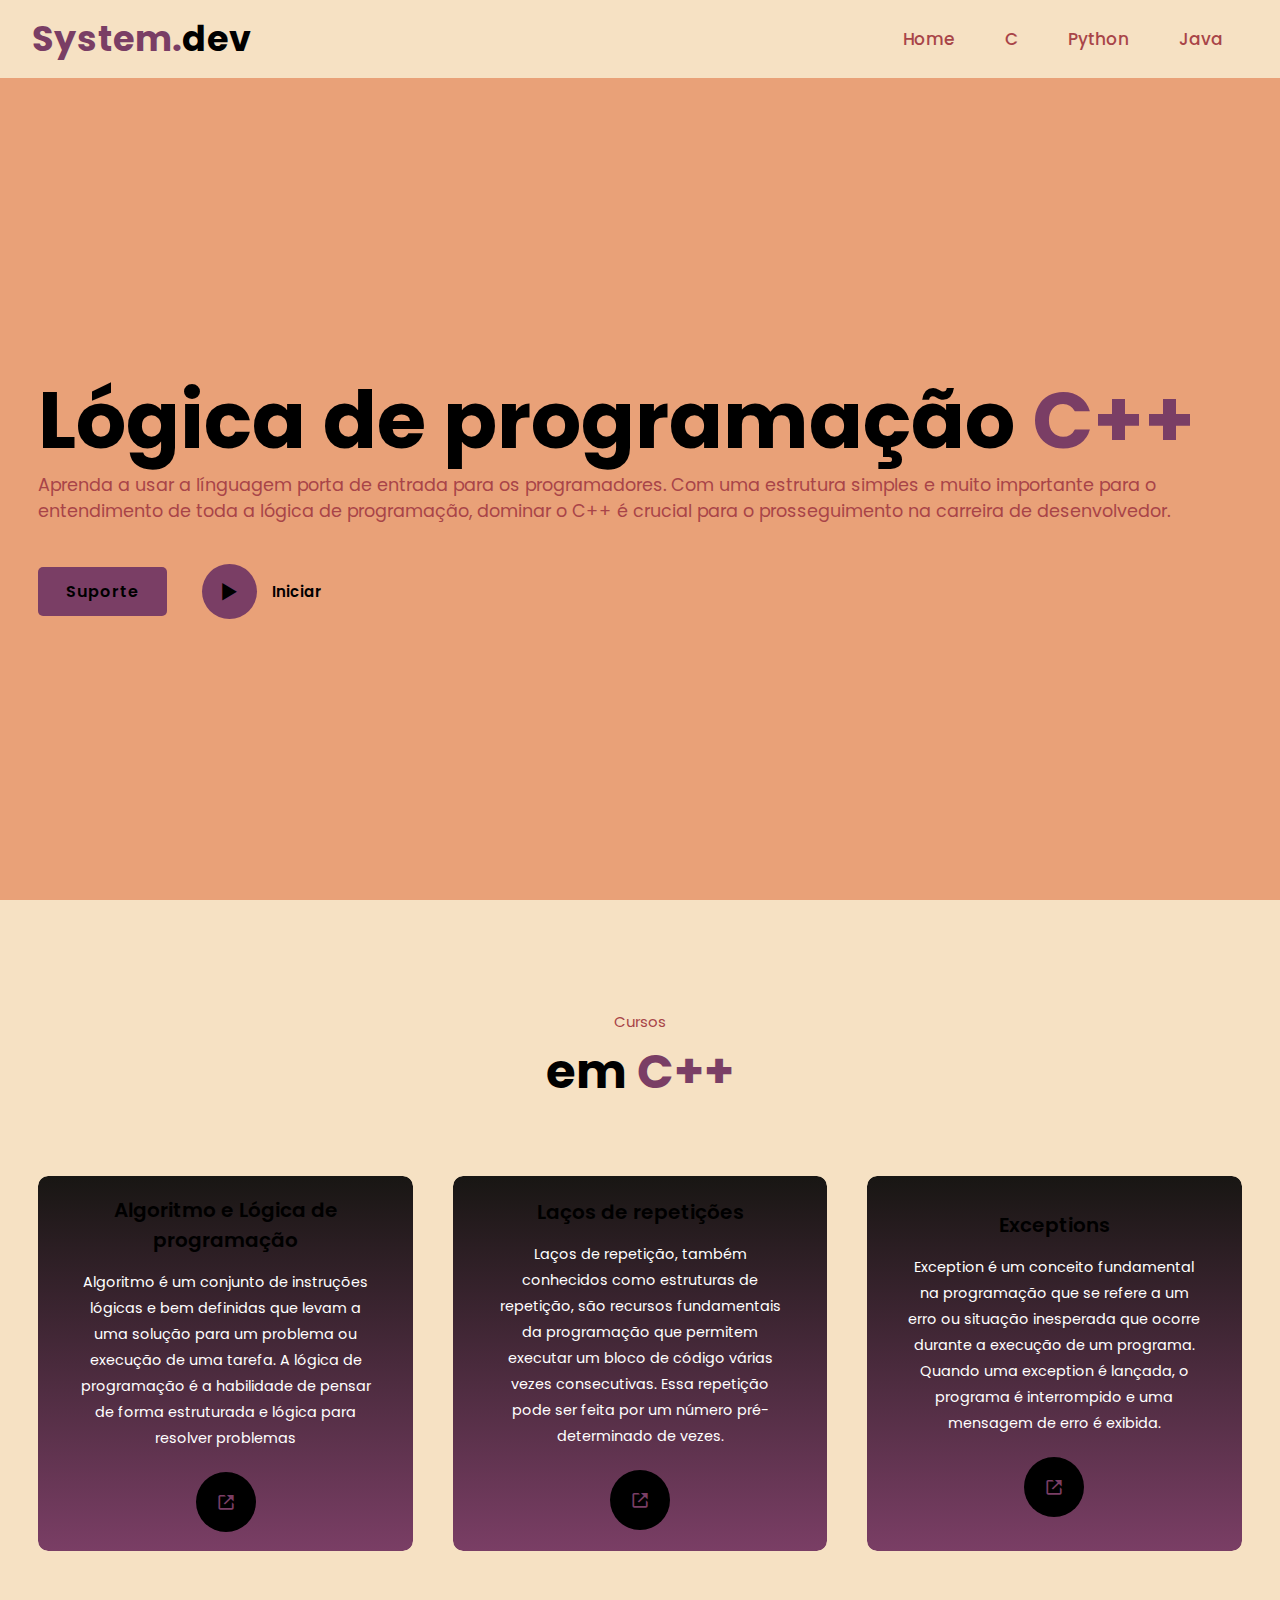
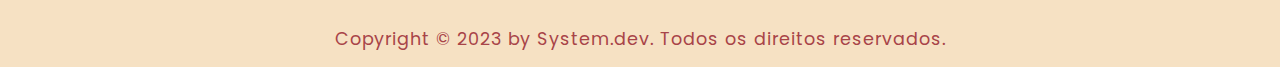
==== commit b024f1d7: "Update c.html" ====
--- a/c.html
+++ b/c.html
@@ -38,7 +38,7 @@
                 <!-- <span class="one">Olá!</span> -->
                 <span class="two"></span>
             </div>
-            <h1>Aprenda a programar em <span>C++</span></h1>
+            <h1>Lógica de programação <span>C++</span></h1>
             <!-- <h3>Curso gratuito de <span> C++</span></h3> -->
             <p>Aprenda a usar a línguagem porta de entrada para os programadores. Com uma estrutura simples e muito importante para o entendimento de toda a lógica de programação, dominar o C++ é crucial para o prosseguimento na carreira de desenvolvedor.</p>
             <div class="button">
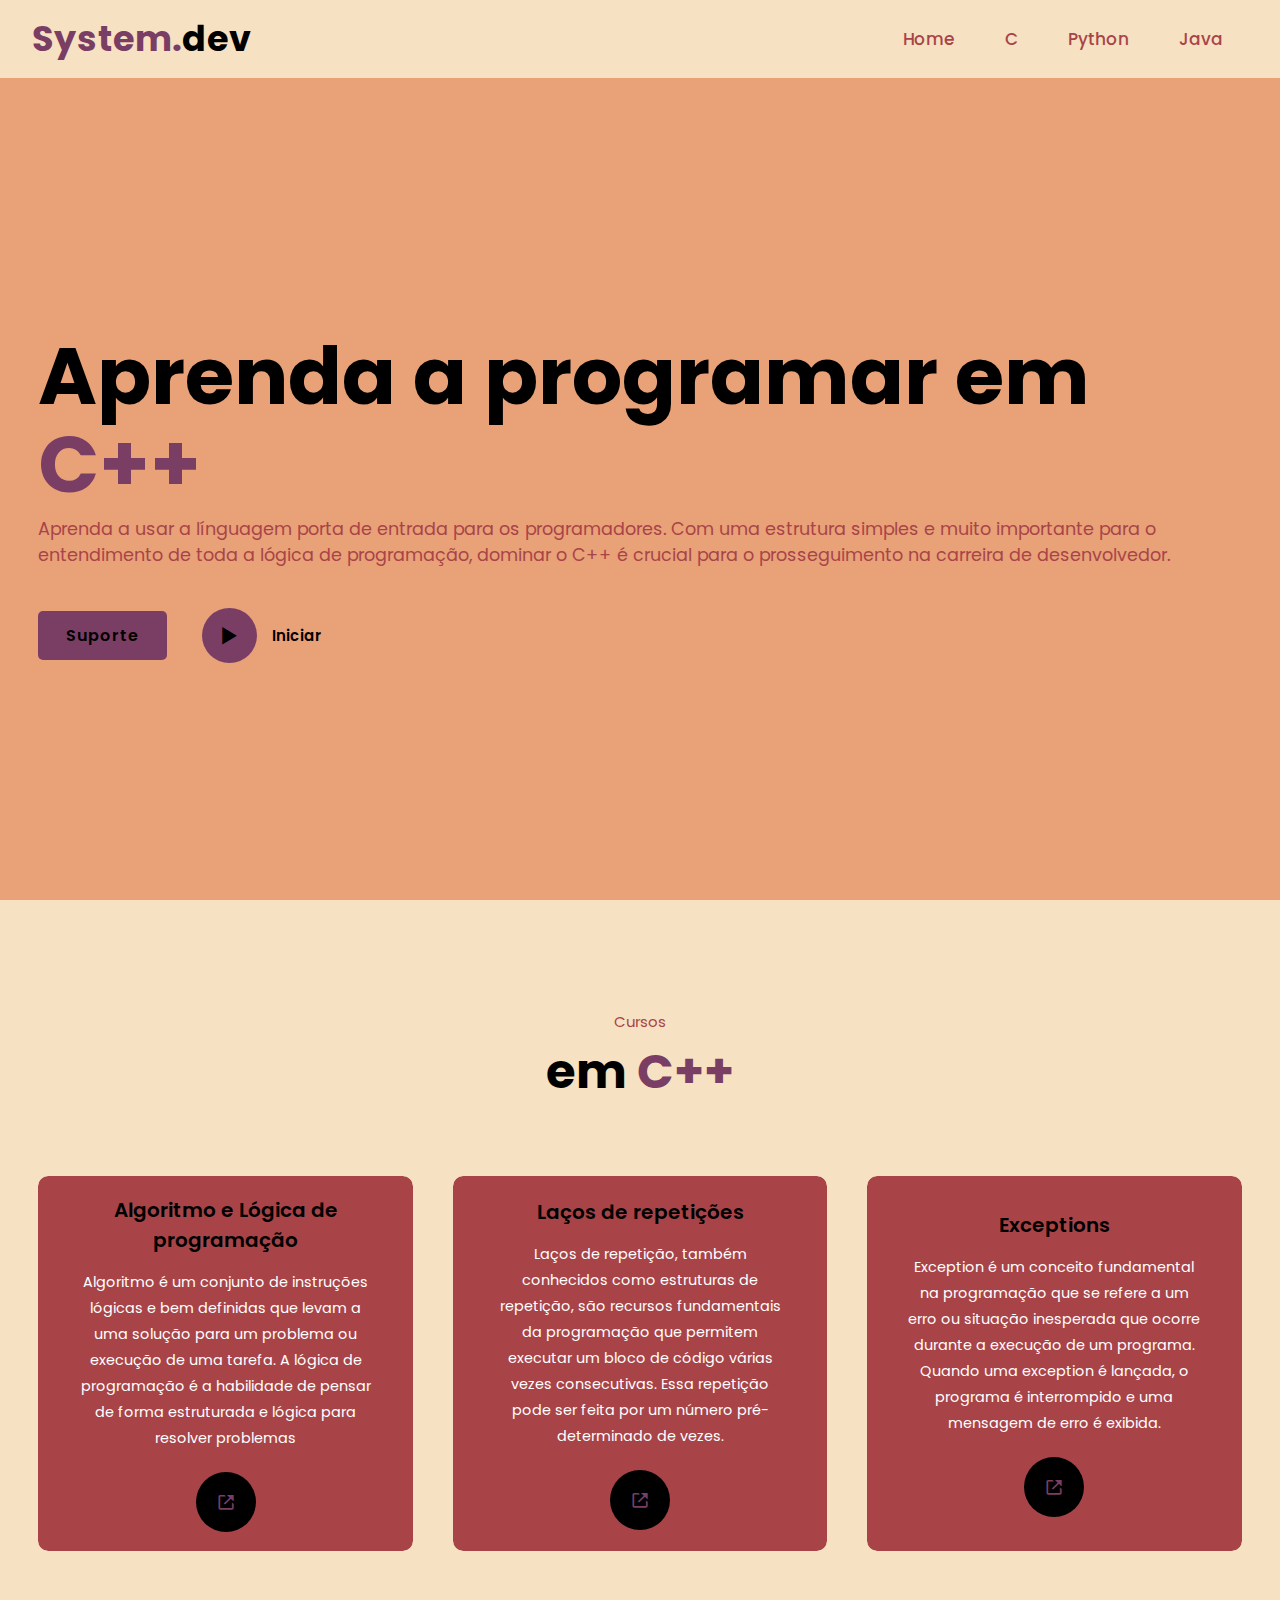
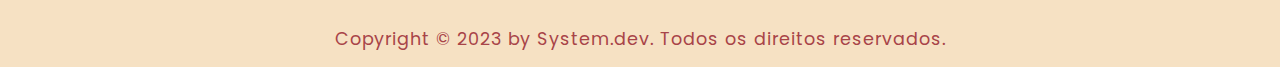
==== commit 9b2c8b9d: "Update c.html" ====
--- a/c.html
+++ b/c.html
@@ -38,7 +38,7 @@
                 <!-- <span class="one">Olá!</span> -->
                 <span class="two"></span>
             </div>
-            <h1>Lógica de programação <span>C++</span></h1>
+            <h1>Aprenda a programar em <span>C++</span></h1>
             <!-- <h3>Curso gratuito de <span> C++</span></h3> -->
             <p>Aprenda a usar a línguagem porta de entrada para os programadores. Com uma estrutura simples e muito importante para o entendimento de toda a lógica de programação, dominar o C++ é crucial para o prosseguimento na carreira de desenvolvedor.</p>
             <div class="button">
--- a/css/style.css
+++ b/css/style.css
@@ -369,7 +369,7 @@
 .layer{
     width: 100%;
     height: 0%;
-    background: linear-gradient(rgba(0, 0, 0, 0.9), var(--main-color));
+    background-color: #A84448;
     position: absolute;
     border-radius: 10px;
     left: 0;
